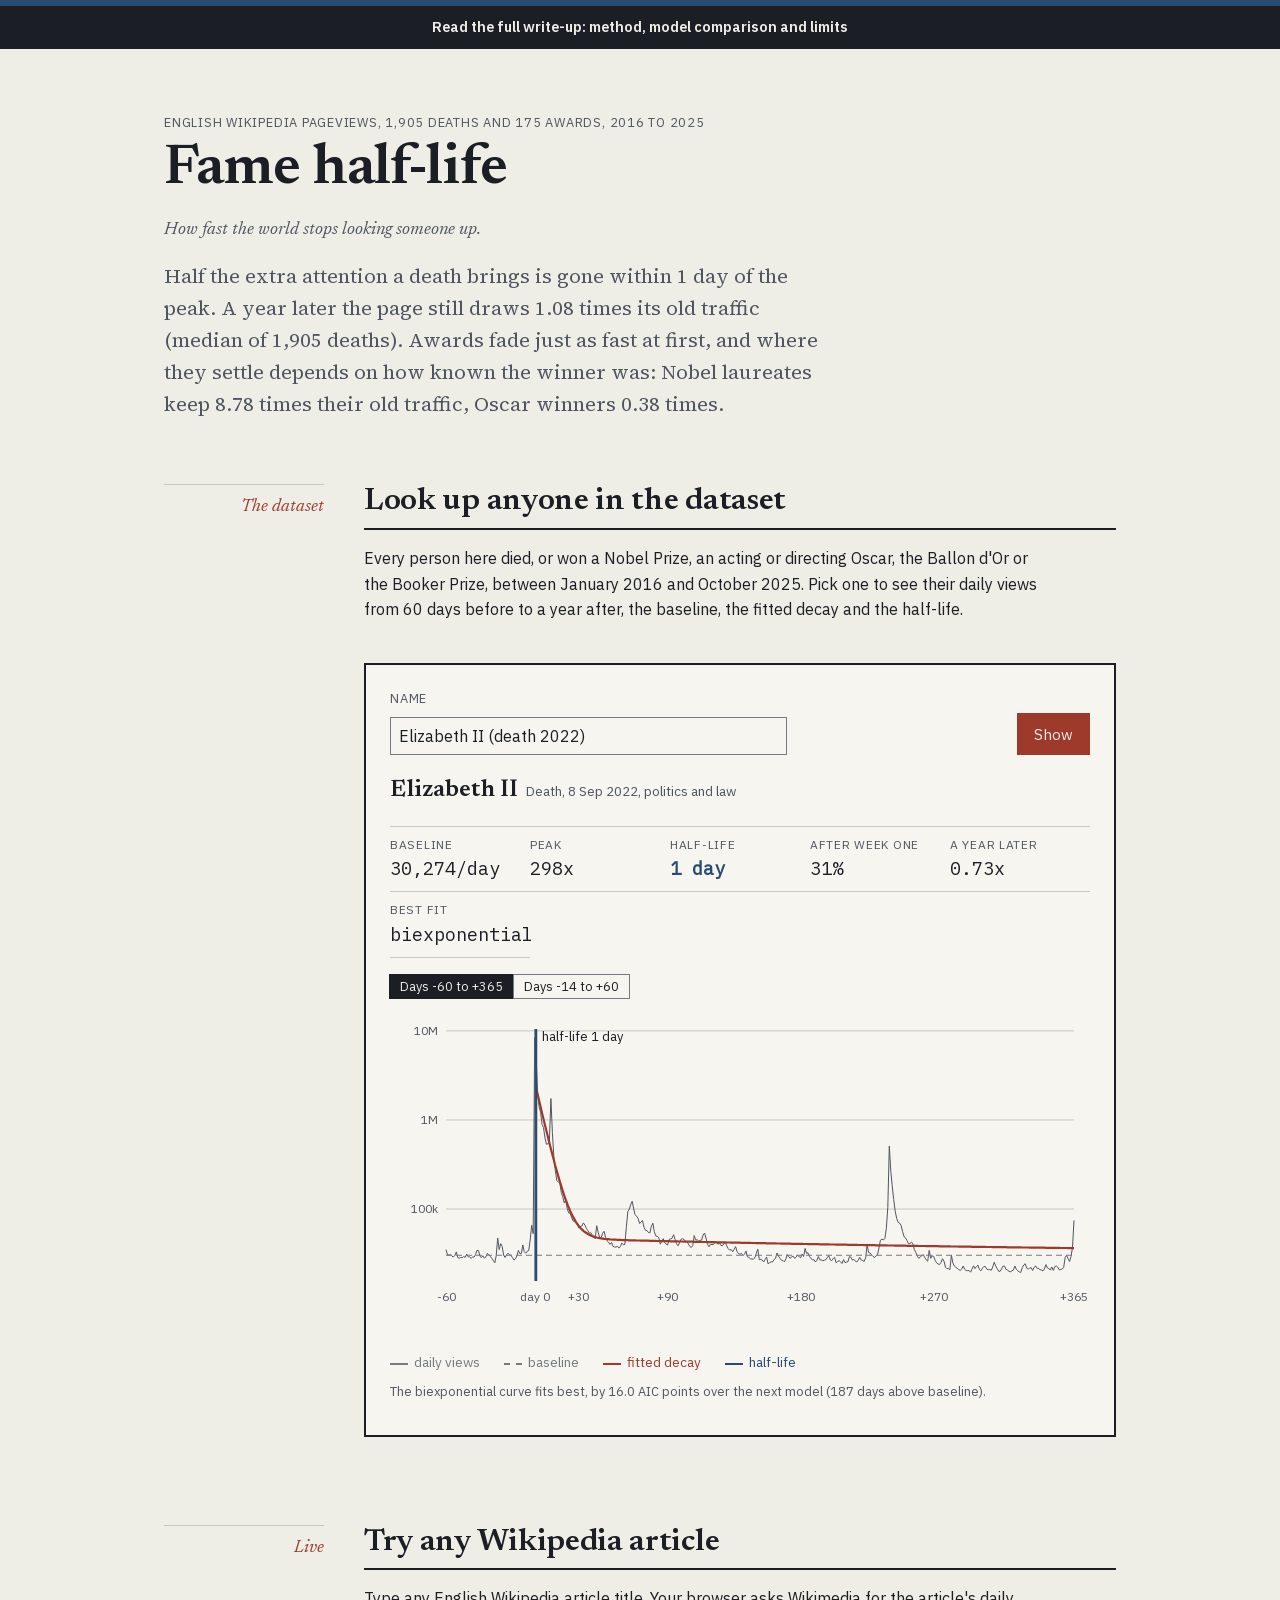
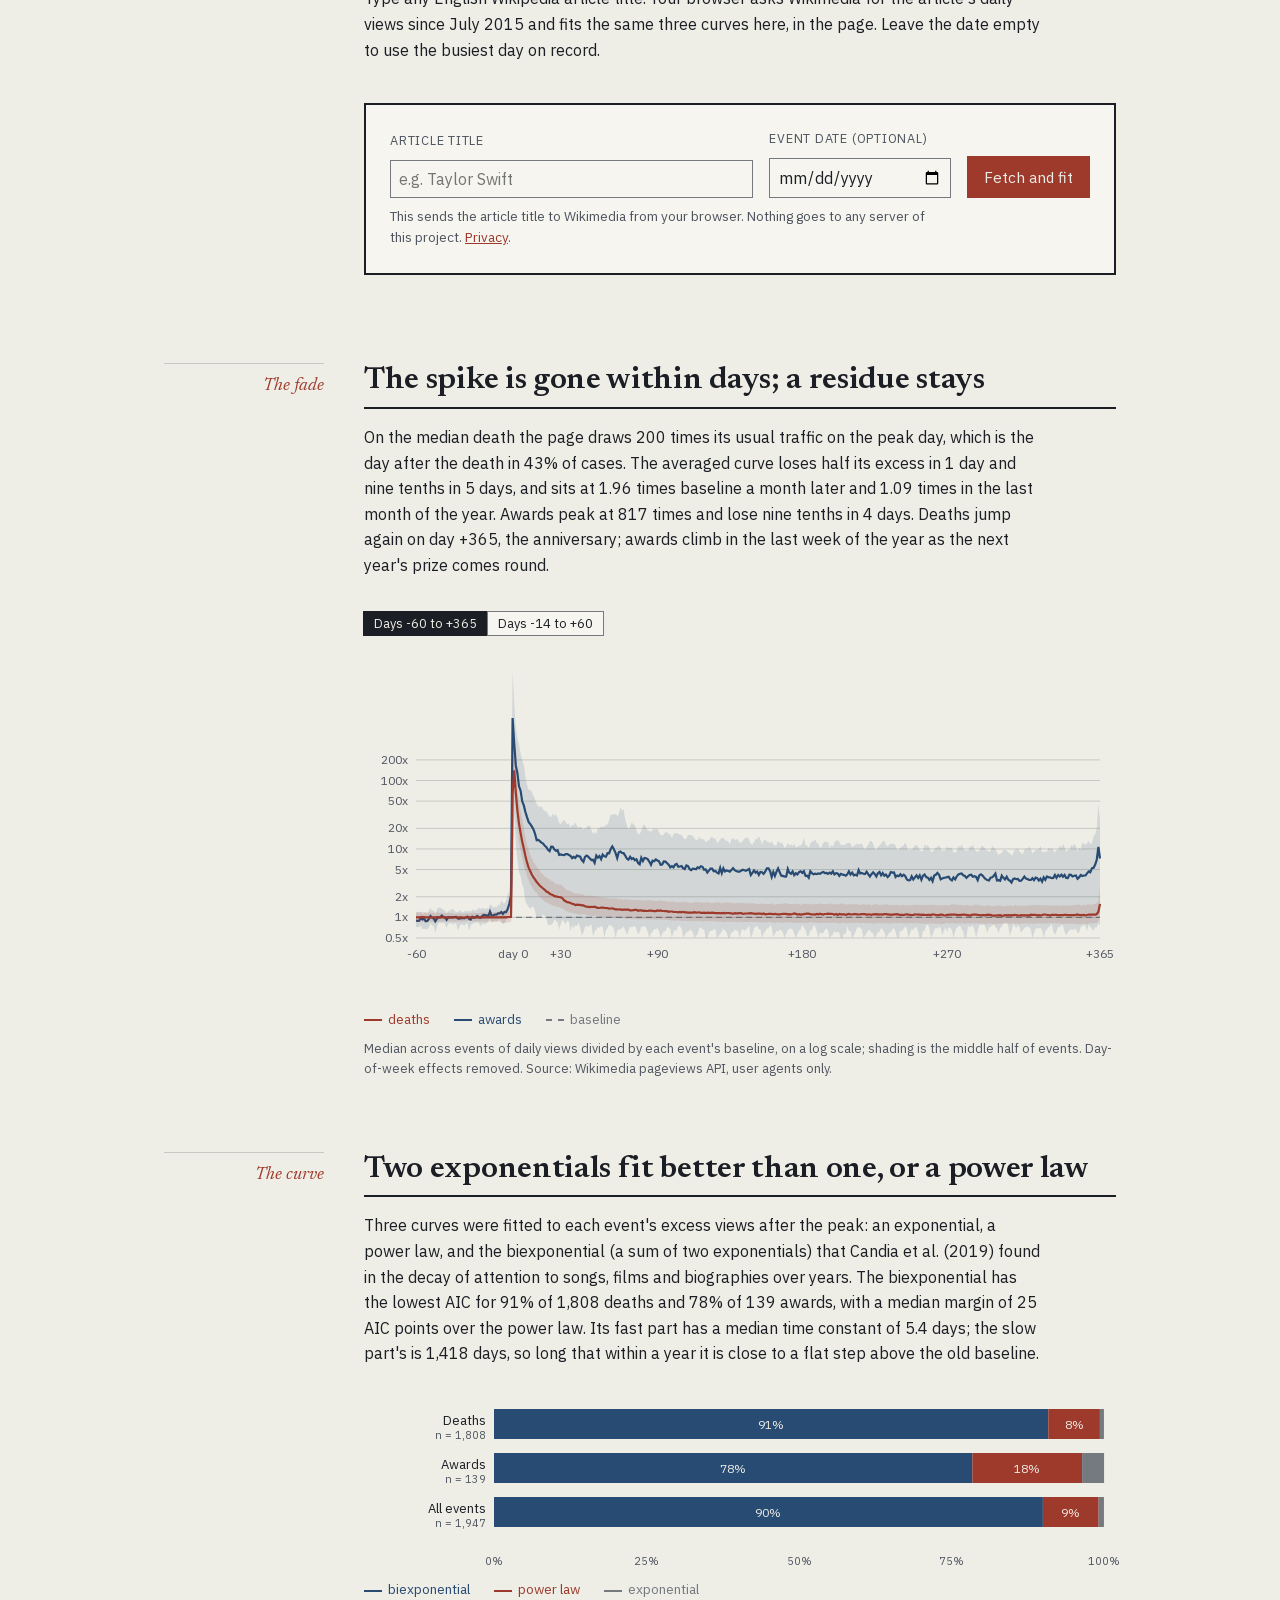
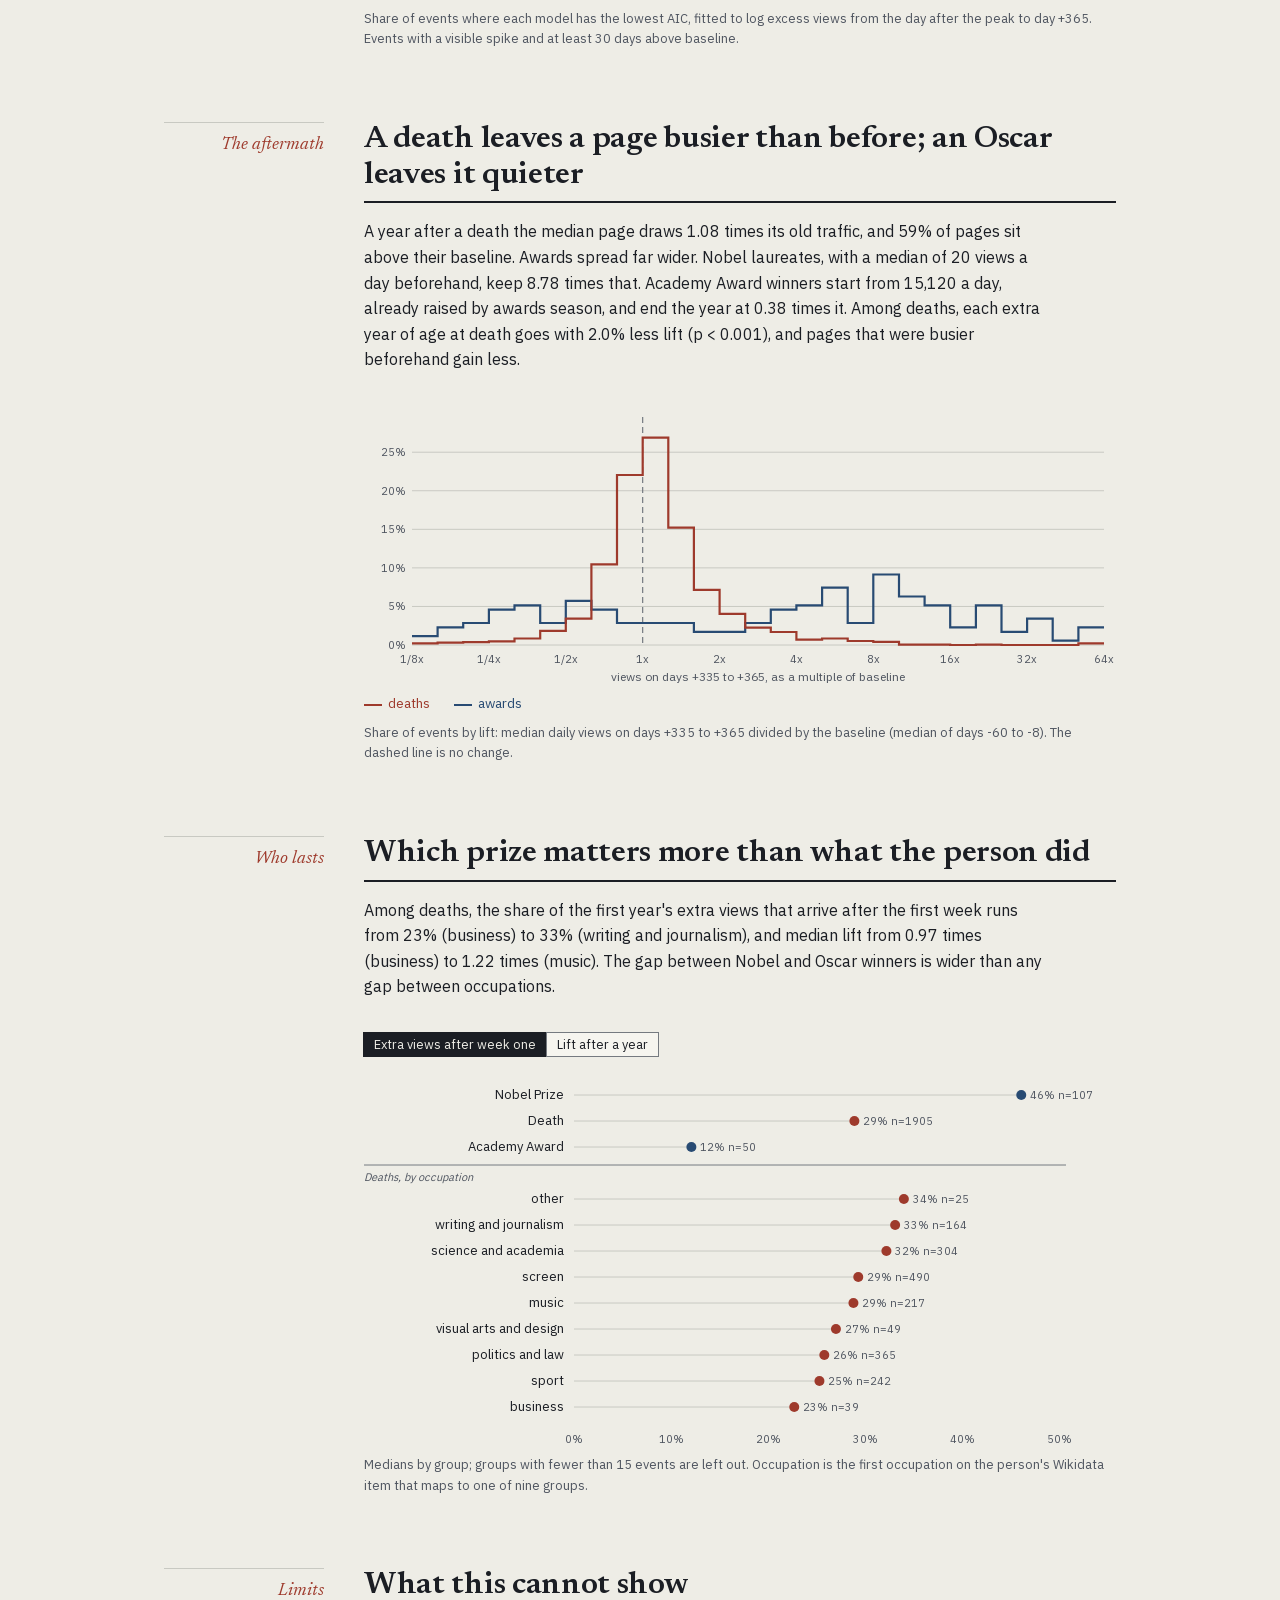
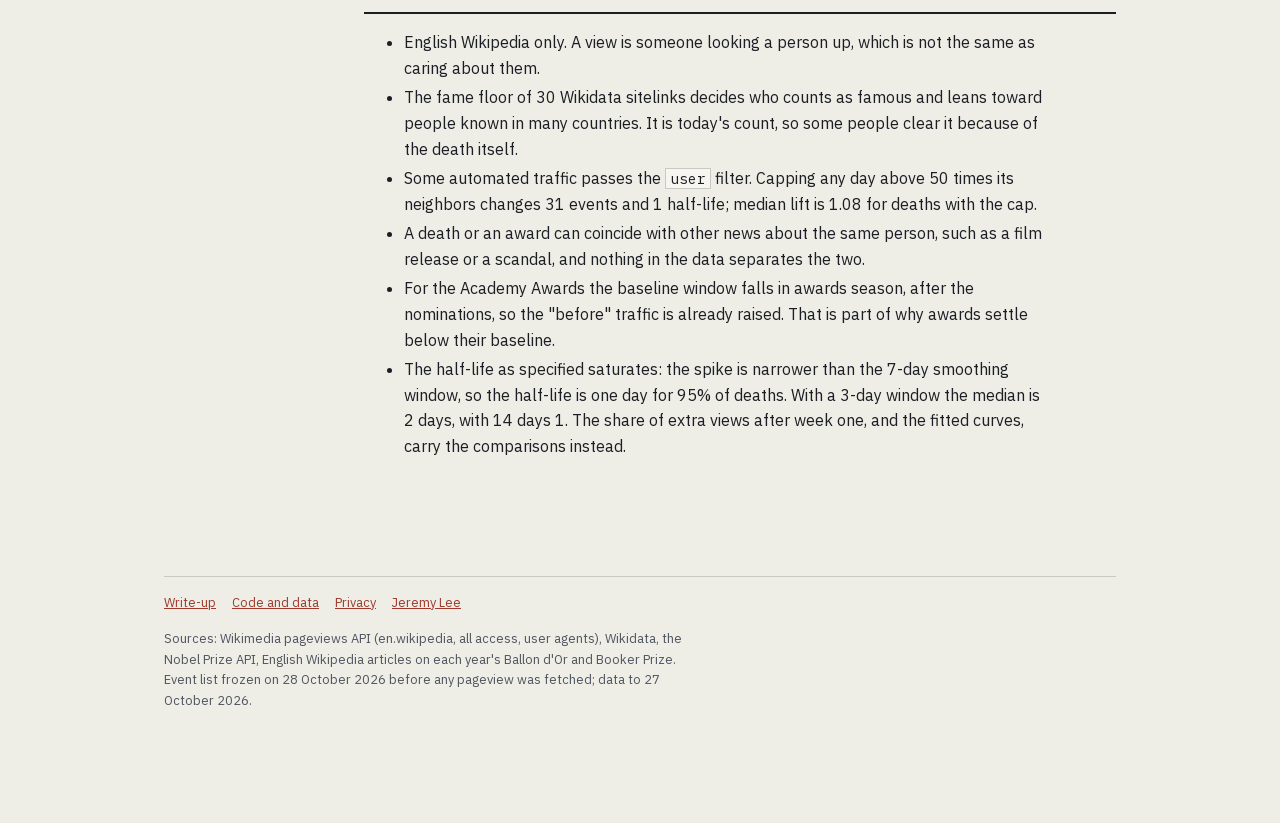
==== index.html @ 9d8edc69 "Add pageview data, results, figures and the published pages 2,080 events analyzed (1,905 deaths, 175" ====
<!doctype html>
<html lang="en">
<head>
<meta charset="utf-8">
<meta name="viewport" content="width=device-width, initial-scale=1">
<title>Fame Half-Life: how fast the world stops looking someone up</title>
<meta name="description" content="Daily English Wikipedia pageviews around 1,905 deaths and 175 major awards, 2016 to 2025. Half the extra attention is gone within 1 day after the peak; a year on, a page draws a median 1.08 times its old traffic after a death and 4.16 times after an award.">
<meta name="theme-color" content="#EEEDE6">
<meta property="og:title" content="Fame Half-Life">
<meta property="og:description" content="How fast attention fades after a death or a major award, measured in daily Wikipedia pageviews, with a live lookup for any article.">
<meta property="og:type" content="website">
<meta property="og:url" content="https://lyhjeremy.github.io/fame-half-life/">
<link rel="stylesheet" href="ledger.css">
<link rel="stylesheet" href="language.css">
<link rel="stylesheet" href="assets/charts.css">
<link rel="stylesheet" href="assets/site.css">
</head>
<body>
<a class="skip-link" href="#main">Skip to content</a>
<a class="bar-link" href="overview/">Read the full write-up: method, model comparison and limits</a>
<main id="main" class="wrap wrap-wide">

<header>
  <p class="meta">English Wikipedia pageviews, 1,905 deaths and 175 awards, 2016 to 2025</p>
  <h1>Fame half-life</h1>
  <p class="gloss">How fast the world stops looking someone up.</p>
  <p class="lede">Half the extra attention a death brings is gone within 1 day of the peak. A year later the page still draws 1.08 times its old traffic (median of 1,905 deaths). Awards fade just as fast at first, and where they settle depends on how known the winner was: Nobel laureates keep 8.78 times their old traffic, Oscar winners 0.38 times.</p>
</header>

<section class="sec" aria-labelledby="s-look">
  <p class="label">The dataset</p>
  <h2 id="s-look">Look up anyone in the dataset</h2>
  <p>Every person here died, or won a Nobel Prize, an acting or directing Oscar, the Ballon d'Or or the Booker Prize, between January 2016 and October 2025. Pick one to see their daily views from 60 days before to a year after, the baseline, the fitted decay and the half-life.</p>
  <div class="panel">
    <div class="row">
      <div class="field">
        <label for="ds-q">Name</label>
        <input id="ds-q" list="ds-list" autocomplete="off" spellcheck="false" data-start="Elizabeth II" placeholder="Start typing a name">
        <datalist id="ds-list"></datalist>
      </div>
      <div></div>
      <button class="btn btn-primary" id="ds-go" type="button">Show</button>
    </div>
    <div class="err hidden" id="ds-err" role="alert"></div>
    <div data-loading class="skeleton sk-chart" aria-hidden="true"></div>
    <div class="hidden" id="ds-sk" aria-hidden="true"><div class="skeleton sk-line skeleton--w40"></div><div class="skeleton sk-stats"></div><div class="skeleton sk-chart"></div></div>
    <div class="hidden" id="ds-out" aria-live="polite">
      <p class="who" id="ds-who"></p>
      <div class="stats" id="ds-stats"></div>
      <div class="chart-head"><div class="seg" role="group" aria-label="Range" id="ds-range"></div></div>
      <figure class="chart">
        <svg id="ds-svg" viewBox="0 0 900 300" role="img" aria-labelledby="ds-svg-t" tabindex="0"><title id="ds-svg-t">Daily views for the selected person, log scale, with baseline, fitted decay and half-life. Use the left and right arrow keys to move the readout.</title></svg>
        <div class="readout" id="ds-read" aria-live="polite"></div>
        <p class="legend"><span class="l-gray">daily views</span><span class="l-gray l-dash">baseline</span><span class="l-red">fitted decay</span><span class="l-blue">half-life</span></p>
        <figcaption id="ds-note"></figcaption>
      </figure>
    </div>
  </div>
</section>

<section class="sec" aria-labelledby="s-live">
  <p class="label">Live</p>
  <h2 id="s-live">Try any Wikipedia article</h2>
  <p>Type any English Wikipedia article title. Your browser asks Wikimedia for the article's daily views since July 2015 and fits the same three curves here, in the page. Leave the date empty to use the busiest day on record.</p>
  <form class="panel" id="lv-form" novalidate>
    <div class="row">
      <div class="field">
        <label for="lv-title">Article title</label>
        <input id="lv-title" autocomplete="off" spellcheck="false" placeholder="e.g. Taylor Swift" required>
      </div>
      <div class="field">
        <label for="lv-date">Event date (optional)</label>
        <input id="lv-date" type="date" min="2015-08-30">
      </div>
      <button class="btn btn-primary" id="lv-go" type="submit">Fetch and fit</button>
    </div>
    <p class="hint">This sends the article title to Wikimedia from your browser. Nothing goes to any server of this project. <a href="privacy/">Privacy</a>.</p>
    <div class="err hidden" id="lv-err" role="alert"></div>
    <div class="hidden" id="lv-sk" aria-hidden="true"><div class="skeleton sk-line skeleton--w40"></div><div class="skeleton sk-stats"></div><div class="skeleton sk-chart"></div></div>
    <div class="hidden" id="lv-out" aria-live="polite">
      <p class="who" id="lv-who"></p>
      <div class="stats" id="lv-stats"></div>
      <div class="chart-head"><div class="seg" role="group" aria-label="Range" id="lv-range"></div></div>
      <figure class="chart">
        <svg id="lv-svg" viewBox="0 0 900 300" role="img" aria-labelledby="lv-svg-t" tabindex="0"><title id="lv-svg-t">Daily views for the article you looked up, log scale, with baseline, fitted decay and half-life.</title></svg>
        <div class="readout" id="lv-read" aria-live="polite"></div>
        <p class="legend"><span class="l-gray">daily views</span><span class="l-gray l-dash">baseline</span><span class="l-red">fitted decay</span><span class="l-blue">half-life</span></p>
        <figcaption id="lv-note"></figcaption>
      </figure>
    </div>
  </form>
</section>

<section class="sec" aria-labelledby="s-fade">
  <p class="label">The fade</p>
  <h2 id="s-fade">The spike is gone within days; a residue stays</h2>
  <p>On the median death the page draws 200 times its usual traffic on the peak day, which is the day after the death in 43% of cases. The averaged curve loses half its excess in 1 day and nine tenths in 5 days, and sits at 1.96 times baseline a month later and 1.09 times in the last month of the year. Awards peak at 817 times and lose nine tenths in 4 days. Deaths jump again on day +365, the anniversary; awards climb in the last week of the year as the next year's prize comes round.</p>
  <div class="chart-head"><div class="seg" role="group" aria-label="Range" id="avg-range"></div></div>
  <figure class="chart">
    <div data-loading class="skeleton sk-chart" aria-hidden="true"></div>
    <svg id="avg" viewBox="0 0 900 320" role="img" aria-labelledby="avg-t" tabindex="0"><title id="avg-t">Median views relative to baseline for deaths and awards, days -60 to +365. Deaths peak at 140 times baseline and settle near 1.09; awards peak at 817 times and settle near 4.16.</title></svg>
    <div class="readout" id="avg-read" aria-live="polite"></div>
    <p class="legend"><span class="l-red">deaths</span><span class="l-blue">awards</span><span class="l-gray l-dash">baseline</span></p>
    <figcaption>Median across events of daily views divided by each event's baseline, on a log scale; shading is the middle half of events. Day-of-week effects removed. Source: Wikimedia pageviews API, user agents only.</figcaption>
  </figure>
</section>

<section class="sec" aria-labelledby="s-curve">
  <p class="label">The curve</p>
  <h2 id="s-curve">Two exponentials fit better than one, or a power law</h2>
  <p>Three curves were fitted to each event's excess views after the peak: an exponential, a power law, and the biexponential (a sum of two exponentials) that Candia et al. (2019) found in the decay of attention to songs, films and biographies over years. The biexponential has the lowest AIC for 91% of 1,808 deaths and 78% of 139 awards, with a median margin of 25 AIC points over the power law. Its fast part has a median time constant of 5.4 days; the slow part's is 1,418 days, so long that within a year it is close to a flat step above the old baseline.</p>
  <figure class="chart">
    <div data-loading class="skeleton sk-stats" aria-hidden="true"></div>
    <svg id="wins" viewBox="0 0 900 180" role="img" aria-labelledby="wins-t"><title id="wins-t">The biexponential wins 90% of 1,947 events, the power law 9% and the exponential 1%.</title></svg>
    <p class="legend"><span class="l-blue">biexponential</span><span class="l-red">power law</span><span class="l-gray">exponential</span></p>
    <figcaption>Share of events where each model has the lowest AIC, fitted to log excess views from the day after the peak to day +365. Events with a visible spike and at least 30 days above baseline.</figcaption>
  </figure>
</section>

<section class="sec" aria-labelledby="s-settle">
  <p class="label">The aftermath</p>
  <h2 id="s-settle">A death leaves a page busier than before; an Oscar leaves it quieter</h2>
  <p>A year after a death the median page draws 1.08 times its old traffic, and 59% of pages sit above their baseline. Awards spread far wider. Nobel laureates, with a median of 20 views a day beforehand, keep 8.78 times that. Academy Award winners start from 15,120 a day, already raised by awards season, and end the year at 0.38 times it. Among deaths, each extra year of age at death goes with 2.0% less lift (p < 0.001), and pages that were busier beforehand gain less.</p>
  <figure class="chart">
    <div data-loading class="skeleton sk-chart" aria-hidden="true"></div>
    <svg id="lift" viewBox="0 0 900 280" role="img" aria-labelledby="lift-t"><title id="lift-t">Distribution of lift. Deaths cluster near one, median 1.08; awards spread from well below one to far above, median 4.16.</title></svg>
    <p class="legend"><span class="l-red">deaths</span><span class="l-blue">awards</span></p>
    <figcaption>Share of events by lift: median daily views on days +335 to +365 divided by the baseline (median of days -60 to -8). The dashed line is no change.</figcaption>
  </figure>
</section>

<section class="sec" aria-labelledby="s-who">
  <p class="label">Who lasts</p>
  <h2 id="s-who">Which prize matters more than what the person did</h2>
  <p>Among deaths, the share of the first year's extra views that arrive after the first week runs from 23% (business) to 33% (writing and journalism), and median lift from 0.97 times (business) to 1.22 times (music). The gap between Nobel and Oscar winners is wider than any gap between occupations.</p>
  <div class="chart-head"><div class="seg" role="group" aria-label="Measure" id="groups-metric" data-start="late"></div></div>
  <figure class="chart">
    <div data-loading class="skeleton sk-chart" aria-hidden="true"></div>
    <svg id="groups" viewBox="0 0 900 420" role="img" aria-labelledby="groups-t"><title id="groups-t">Median share of the first year's extra views that came after the first week, and median lift, by event type and, for deaths, by occupation.</title></svg>
    <figcaption>Medians by group; groups with fewer than 15 events are left out. Occupation is the first occupation on the person's Wikidata item that maps to one of nine groups.</figcaption>
  </figure>
</section>

<section class="sec" aria-labelledby="s-limits">
  <p class="label">Limits</p>
  <h2 id="s-limits">What this cannot show</h2>
  <ul>
    <li>English Wikipedia only. A view is someone looking a person up, which is not the same as caring about them.</li>
    <li>The fame floor of 30 Wikidata sitelinks decides who counts as famous and leans toward people known in many countries. It is today's count, so some people clear it because of the death itself.</li>
    <li>Some automated traffic passes the <code>user</code> filter. Capping any day above 50 times its neighbors changes 31 events and 1 half-life; median lift is 1.08 for deaths with the cap.</li>
    <li>A death or an award can coincide with other news about the same person, such as a film release or a scandal, and nothing in the data separates the two.</li>
    <li>For the Academy Awards the baseline window falls in awards season, after the nominations, so the "before" traffic is already raised. That is part of why awards settle below their baseline.</li>
    <li>The half-life as specified saturates: the spike is narrower than the 7-day smoothing window, so the half-life is one day for 95% of deaths. With a 3-day window the median is 2 days, with 14 days 1. The share of extra views after week one, and the fitted curves, carry the comparisons instead.</li>
  </ul>
</section>

<footer class="site-footer">
  <p><a href="overview/">Write-up</a><a href="https://github.com/lyhjeremy/fame-half-life">Code and data</a><a href="privacy/">Privacy</a><a href="https://lyhjeremy.com">Jeremy Lee</a></p>
  <p>Sources: Wikimedia pageviews API (en.wikipedia, all access, user agents), Wikidata, the Nobel Prize API, English Wikipedia articles on each year's Ballon d'Or and Booker Prize. Event list frozen on 28 October 2026 before any pageview was fetched; data to 27 October 2026.</p>
</footer>
</main>
<noscript><p class="wrap small">The charts and lookups on this page need JavaScript. The findings, with static figures, are in the <a href="overview/">write-up</a>.</p></noscript>
<script src="assets/fit.js"></script>
<script src="assets/fame.js"></script>
</body>
</html>
---- ledger.css ----
/* Ledger house style. Single source of truth.
   Spec: DESIGN_STANDARDS.md. Do not edit a deployed copy; edit here and redeploy.
   Self-hosted fonts, no third-party requests. */

@font-face{font-family:"Source Serif 4";src:url("fonts/SourceSerif4-400.woff2")format("woff2");
  font-weight:400;font-style:normal;font-display:swap}
@font-face{font-family:"Source Serif 4";src:url("fonts/SourceSerif4-600.woff2")format("woff2");
  font-weight:600;font-style:normal;font-display:swap}
@font-face{font-family:"IBM Plex Sans";src:url("fonts/IBMPlexSans-400.woff2")format("woff2");
  font-weight:400;font-style:normal;font-display:swap}
@font-face{font-family:"IBM Plex Sans";src:url("fonts/IBMPlexSans-600.woff2")format("woff2");
  font-weight:600;font-style:normal;font-display:swap}
@font-face{font-family:"IBM Plex Mono";src:url("fonts/IBMPlexMono-400.woff2")format("woff2");
  font-weight:400;font-style:normal;font-display:swap}

:root{
  --paper:#EDEDE7; --panel:#F5F5F0; --ink:#1C1E1B; --ink-2:#52564E;
  --rule:#C6C7BF; --edge:#767A70; --signal:#8C3A1E; --signal-2:#2C5852;
  --font-head:"Source Serif 4","Iowan Old Style","Palatino Linotype",Palatino,serif;
  --font-body:"IBM Plex Sans","Helvetica Neue",Helvetica,Arial,sans-serif;
  --font-mono:"IBM Plex Mono","SF Mono",Menlo,Consolas,monospace;
  --s1:8px; --s2:16px; --s3:24px; --s4:40px; --s5:64px; --s6:96px;
  --measure:68ch;
}
@media (prefers-color-scheme:dark){:root:not([data-theme="light"]){
  --paper:#191B18; --panel:#212420; --ink:#E6E6DE; --ink-2:#A2A69B;
  --rule:#3B3F38; --edge:#6A6F66; --signal:#D8825C; --signal-2:#74AFA5;}}
:root[data-theme="dark"]{
  --paper:#191B18; --panel:#212420; --ink:#E6E6DE; --ink-2:#A2A69B;
  --rule:#3B3F38; --edge:#6A6F66; --signal:#D8825C; --signal-2:#74AFA5;}

*,*::before,*::after{box-sizing:border-box;border-radius:0}
html{-webkit-text-size-adjust:100%}
body{margin:0;background:var(--paper);color:var(--ink);
  font-family:var(--font-body);font-size:16px;line-height:1.6;
  -webkit-font-smoothing:antialiased;text-rendering:optimizeLegibility}

.wrap{max-width:var(--measure);margin:0 auto;padding:var(--s5) var(--s3) var(--s6)}
.wrap-wide{max-width:96ch}

h1,h2,h3,h4{font-family:var(--font-head);font-weight:600;line-height:1.15;margin:0 0 var(--s2)}
h1{font-size:3.05rem;letter-spacing:-.01em}
h2{font-size:1.95rem;margin-top:var(--s5);padding-bottom:var(--s1);border-bottom:2px solid var(--ink)}
h3{font-size:1.56rem;margin-top:var(--s4)}
h4{font-size:1.25rem;margin-top:var(--s3)}
p,ul,ol{margin:0 0 var(--s2);max-width:var(--measure)}
li{margin-bottom:calc(var(--s1)/2)}
.lede{font-family:var(--font-head);font-size:1.25rem;color:var(--ink-2)}
.meta{font-family:var(--font-body);font-size:.8rem;text-transform:uppercase;
  letter-spacing:.06em;color:var(--ink-2);margin-bottom:var(--s1)}
small,.small{font-size:.8rem;color:var(--ink-2)}
.prose-serif{font-family:var(--font-head);font-size:1.05rem}

a{color:var(--signal);text-underline-offset:1px}
a:hover{color:var(--ink)}
a:focus-visible,button:focus-visible,input:focus-visible,select:focus-visible,
textarea:focus-visible,[tabindex]:focus-visible{outline:2px solid var(--signal);outline-offset:2px}

.btn{font-family:var(--font-body);font-size:.95rem;line-height:1.2;padding:var(--s1) var(--s2);
  background:var(--panel);color:var(--ink);border:1px solid var(--edge);cursor:pointer}
.btn:hover{background:var(--paper);border-color:var(--ink)}
.btn:disabled{color:var(--ink-2);border-color:var(--rule);cursor:not-allowed}
.btn-primary{background:var(--signal);color:var(--paper);border-color:var(--signal)}
.btn-primary:hover{background:var(--ink);border-color:var(--ink);color:var(--paper)}

label{display:block;font-family:var(--font-body);font-size:.8rem;text-transform:uppercase;
  letter-spacing:.06em;color:var(--ink-2);margin-bottom:var(--s1)}
input,select,textarea{font-family:var(--font-body);font-size:1rem;padding:var(--s1);width:100%;
  background:var(--panel);color:var(--ink);border:1px solid var(--edge)}
.field{margin-bottom:var(--s3)}
.field-error input{border:2px solid var(--signal)}
.field-error .msg{font-size:.8rem;color:var(--signal);margin-top:var(--s1)}

.table-scroll{overflow-x:auto;margin:var(--s3) 0}
table{width:100%;border-collapse:collapse;font-size:.95rem}
th{font-family:var(--font-body);font-size:.8rem;text-transform:uppercase;letter-spacing:.06em;
  text-align:left;padding:var(--s1) var(--s1) var(--s1) 0;
  border-bottom:2px solid var(--ink);color:var(--ink-2);font-weight:600}
td{padding:var(--s1) var(--s1) var(--s1) 0;border-bottom:1px solid var(--rule);vertical-align:top}
/* IBM Plex has no tnum in the Google build, so numeric columns must use mono, which is
   inherently tabular. Do not swap this for font-variant-numeric on the sans. */
td.num,th.num{font-family:var(--font-mono);text-align:right;font-variant-numeric:tabular-nums}

.callout{border:1px solid var(--edge);padding:var(--s2);margin:var(--s3) 0}
.callout b{font-family:var(--font-body)}

pre{background:var(--panel);border:1px solid var(--rule);padding:var(--s2);overflow-x:auto;
  font-family:var(--font-mono);font-size:.85rem;line-height:1.5;margin:0}
code{font-family:var(--font-mono);font-size:.9em}
p code,li code,td code{background:var(--panel);border:1px solid var(--rule);padding:0 4px}

figure{margin:var(--s3) 0}
figure img{max-width:100%;height:auto;display:block;border:1px solid var(--rule)}
figcaption{font-family:var(--font-body);font-size:.8rem;color:var(--ink-2);margin-top:var(--s1)}

hr{border:0;border-top:1px solid var(--rule);margin:var(--s4) 0}
blockquote{margin:var(--s3) 0;padding:var(--s2);border:1px solid var(--rule);
  font-family:var(--font-head)}

/* Skeleton: flat fill plus opacity pulse. Never a gradient sweep. */
.skeleton{background:var(--rule);height:14px;margin-bottom:var(--s1)}
.skeleton--title{height:28px;width:60%}
.skeleton--w70{width:70%} .skeleton--w40{width:40%}
@media (prefers-reduced-motion:no-preference){
  .skeleton{animation:ledger-sk 1.6s ease-in-out infinite}
  @keyframes ledger-sk{0%,100%{opacity:1}50%{opacity:.55}}}

.two-col{display:grid;grid-template-columns:2fr 1fr;gap:var(--s4)}
@media (max-width:720px){.two-col{grid-template-columns:1fr}}

.site-footer{margin-top:var(--s6);padding-top:var(--s2);border-top:1px solid var(--rule);
  font-size:.8rem;color:var(--ink-2)}
.site-footer a{margin-right:var(--s2)}

.skip-link{position:absolute;left:-9999px}
.skip-link:focus{left:var(--s2);top:var(--s2);background:var(--panel);
  border:1px solid var(--edge);padding:var(--s1);z-index:10}
---- language.css ----
/* Ledger family: language. Generated by make_tokens.py; edit palettes.py, not this. */
  @font-face{font-family:"Newsreader";src:url("fonts/Newsreader-600.woff2")format("woff2");font-weight:600;font-style:normal;font-display:swap}
  @font-face{font-family:"Newsreader";src:url("fonts/Newsreader-400i.woff2")format("woff2");font-weight:400;font-style:italic;font-display:swap}
  @font-face{font-family:"Source Serif 4";src:url("fonts/SourceSerif4-400.woff2")format("woff2");font-weight:400;font-display:swap}
  @font-face{font-family:"Source Serif 4";src:url("fonts/SourceSerif4-600.woff2")format("woff2");font-weight:600;font-display:swap}
  @font-face{font-family:"IBM Plex Sans";src:url("fonts/IBMPlexSans-400.woff2")format("woff2");font-weight:400;font-display:swap}
  @font-face{font-family:"IBM Plex Sans";src:url("fonts/IBMPlexSans-600.woff2")format("woff2");font-weight:600;font-display:swap}
  @font-face{font-family:"IBM Plex Mono";src:url("fonts/IBMPlexMono-400.woff2")format("woff2");font-weight:400;font-display:swap}
:root {
  --paper: #EEEDE6;
  --panel: #F6F5EF;
  --ink: #1B1E24;
  --ink-2: #4F5560;
  --rule: #C8C9C2;
  --edge: #757A80;
  --signal: #9E3A2C;
  --signal-2: #284B73;
  --font-display: "Newsreader", "Iowan Old Style", Georgia, serif;
  --font-head: "Source Serif 4", "Iowan Old Style", "Palatino Linotype", Palatino, serif;
  --font-body: "IBM Plex Sans", "Helvetica Neue", Helvetica, Arial, sans-serif;
  --font-mono: "IBM Plex Mono", "SF Mono", Menlo, Consolas, monospace;
}
@media (prefers-color-scheme: dark) {
  :root:not([data-theme="light"]) {
    --paper: #181A1F;
    --panel: #21242A;
    --ink: #E5E6E2;
    --ink-2: #A5AAB3;
    --rule: #3A3E45;
    --edge: #6B7079;
    --signal: #D88E80;
    --signal-2: #86A9D6;
  }
}
---- assets/charts.css ----
/* Chart styles shared by the landing page and the write-up (overview/).
   Each page maps these tokens to its own palette: --signal, --signal-2, --edge, --panel,
   --rule, --ink, --ink-2, --paper, --font-body, --font-mono. */
.skeleton{background:var(--rule)}
@media (prefers-reduced-motion:no-preference){
  .skeleton{animation:fhl-sk 1.6s ease-in-out infinite}
  @keyframes fhl-sk{0%,100%{opacity:1}50%{opacity:.55}}}
.sk-chart{height:260px;margin-top:16px}
.sk-stats{height:56px;margin-top:16px}
.hidden{display:none}
.chart-head{display:flex;flex-wrap:wrap;justify-content:space-between;align-items:flex-end;gap:8px 16px;margin-top:16px}
.chart{margin:var(--s2) 0 var(--s1);position:relative}
.chart svg{width:100%;height:auto;display:block;overflow:visible}
.chart svg:focus-visible{outline:2px solid var(--signal);outline-offset:4px}
.readout{min-height:1.6em;font-family:var(--font-mono);font-size:.82rem;color:var(--ink);margin-top:var(--s1)}
.legend{display:flex;flex-wrap:wrap;gap:var(--s1) var(--s3);font-size:.85rem;color:var(--ink-2);margin:var(--s1) 0 0}
.legend span::before{content:"";display:inline-block;width:18px;height:0;border-top:2px solid currentColor;vertical-align:middle;margin-right:6px}
.legend .l-red{color:var(--signal)} .legend .l-blue{color:var(--signal-2)} .legend .l-gray{color:var(--edge)}
.legend .l-dash::before{border-top-style:dashed}
.legend span{color:var(--ink-2)}
.legend .l-red::before{border-color:var(--signal)} .legend .l-blue::before{border-color:var(--signal-2)}
.legend .l-gray::before{border-color:var(--edge)}
svg text{font-family:var(--font-body);fill:var(--ink-2)}
svg .lab{fill:var(--ink);font-size:13px}
svg .grid line{stroke:var(--rule);stroke-width:1}
svg .base{stroke:var(--edge);stroke-width:1}
svg .s-red{stroke:var(--signal);fill:none;stroke-width:2.2}
svg .s-blue{stroke:var(--signal-2);fill:none;stroke-width:2.2}
svg .s-raw{stroke:var(--ink-2);fill:none;stroke-width:1}
svg .s-gray{stroke:var(--edge);fill:none;stroke-width:1.2}
svg .s-dash{stroke-dasharray:6 4}
svg .f-red{fill:var(--signal)} svg .f-blue{fill:var(--signal-2)} svg .f-gray{fill:var(--edge)}
svg .band-red{fill:var(--signal);opacity:.14} svg .band-blue{fill:var(--signal-2);opacity:.14}
svg .cursor{stroke:var(--ink);stroke-width:1}
.seg{display:inline-flex;flex-wrap:wrap}
.seg .btn{font-size:.8rem;padding:4px 10px;margin-left:-1px}
.seg .btn[aria-pressed="true"]{background:var(--ink);color:var(--paper);border-color:var(--ink)}
---- assets/site.css ----
/* Fame Half-Life page styles. Tokens come from ledger.css, then language.css (the language family). */
body{border-top:6px solid var(--signal-2)}
h1,h2{font-family:var(--font-display)}
h1{font-weight:600;font-size:clamp(2.4rem,6vw,3.6rem);letter-spacing:-.015em;line-height:1.02;max-width:16ch}
h2{font-weight:600;letter-spacing:-.01em}
h3{font-family:var(--font-head);font-size:1.25rem}
.bar-link{display:block;background:var(--ink);color:var(--paper);text-align:center;padding:11px 18px;
  font:600 .9rem/1.45 var(--font-body);text-decoration:none}
.bar-link:hover{background:var(--signal);color:var(--paper)}
.wrap-wide{max-width:min(100%,1000px)}
.mono{font-family:var(--font-mono)}
.gloss{font-family:var(--font-display);font-style:italic;font-weight:400;color:var(--ink-2);font-size:1.1rem}
.lede{max-width:60ch}
.visually-hidden{position:absolute;width:1px;height:1px;overflow:hidden;clip:rect(0 0 0 0);white-space:nowrap}

/* Margin labels, the language family's layout move. */
.sec{margin-top:var(--s5)}
.sec>.label{font-family:var(--font-display);font-style:italic;font-size:1.1rem;color:var(--signal);margin:0 0 var(--s1)}
@media (min-width:980px){
  .sec{display:grid;grid-template-columns:10rem minmax(0,1fr);column-gap:40px}
  .sec>*{grid-column:2}
  .sec>.label{grid-column:1;grid-row:1 / span 2;text-align:right;padding-top:var(--s1);border-top:1px solid var(--rule)}
}
.sec h2{margin-top:0}

/* Lookup panels */
.panel{border:2px solid var(--ink);background:var(--panel);padding:var(--s3);margin:var(--s3) 0}
.panel h3{margin-top:0}
.row{display:grid;grid-template-columns:minmax(0,2fr) minmax(0,1fr) auto;gap:var(--s2);align-items:end}
.row .field{margin:0}
.row .btn{height:42px;white-space:nowrap}
.hint{font-size:.85rem;color:var(--ink-2);margin:var(--s1) 0 0}
.err{border:1px solid var(--edge);padding:var(--s1) var(--s2);margin:var(--s2) 0 0;font-size:.95rem}
.err b{color:var(--signal)}
.stats{display:grid;grid-template-columns:repeat(auto-fit,minmax(130px,1fr));gap:0;border-top:1px solid var(--rule);margin-top:var(--s2)}
.stat{padding:var(--s1) var(--s2) var(--s1) 0;border-bottom:1px solid var(--rule)}
.stat .k{font-size:.75rem;text-transform:uppercase;letter-spacing:.06em;color:var(--ink-2)}
.stat .v{font-family:var(--font-mono);font-size:1.15rem}
.stat .v.hl{color:var(--signal-2);font-weight:600}
.who{font-family:var(--font-display);font-weight:600;font-size:1.5rem;margin:var(--s2) 0 0}
.who small{font-family:var(--font-body);font-weight:400;font-size:.85rem;color:var(--ink-2);margin-left:var(--s1)}
.sk-chart{height:260px;margin-top:var(--s2)}
.sk-line{height:14px;margin-top:var(--s1)}
.sk-stats{height:56px;margin-top:var(--s2)}
.hidden{display:none}

.site-footer p a{margin-right:var(--s2)}

@media (max-width:720px){
  .panel{padding:var(--s2)}
  .row{grid-template-columns:1fr}
  .row .btn{width:100%}
  h1{font-size:2.3rem}
  h2{font-size:1.55rem}
  .wrap{padding-left:var(--s2);padding-right:var(--s2)}
}

/* Long API paths in prose wrap instead of widening the page. */
p code,li code{overflow-wrap:anywhere}
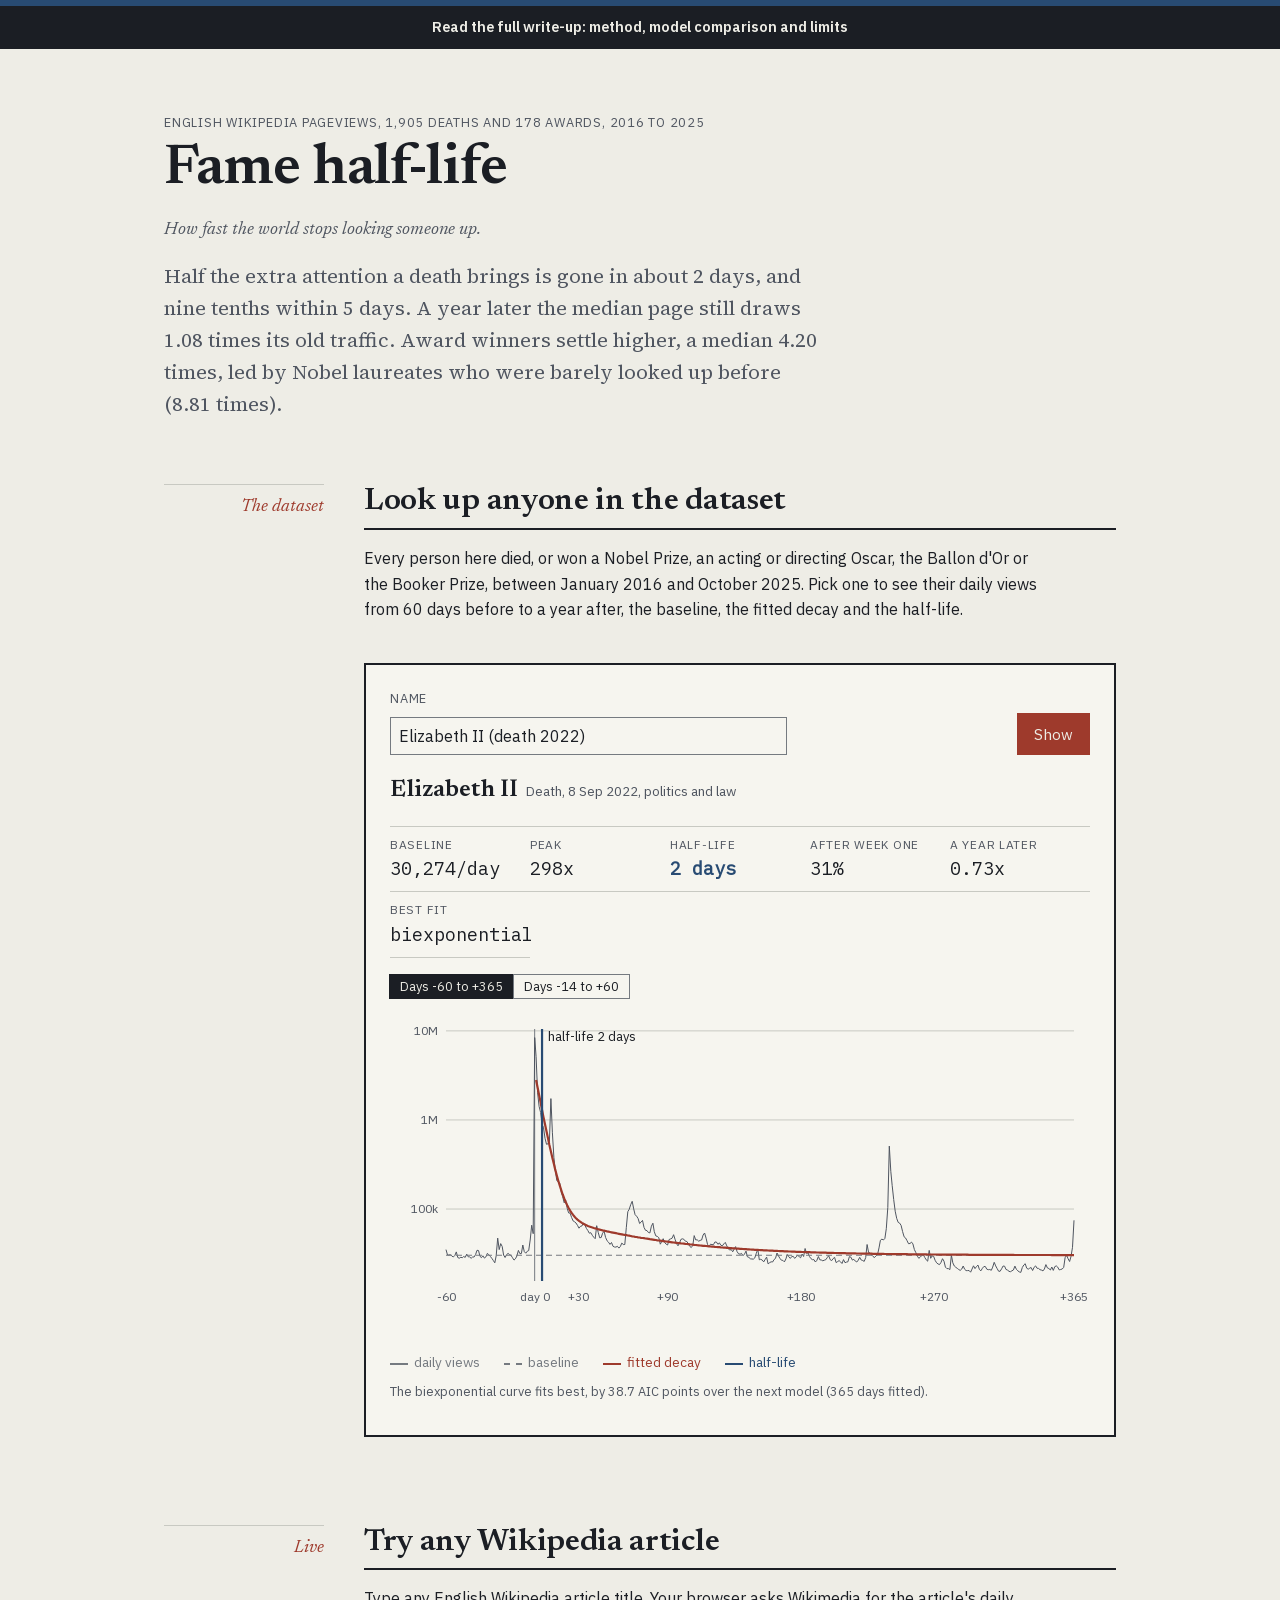
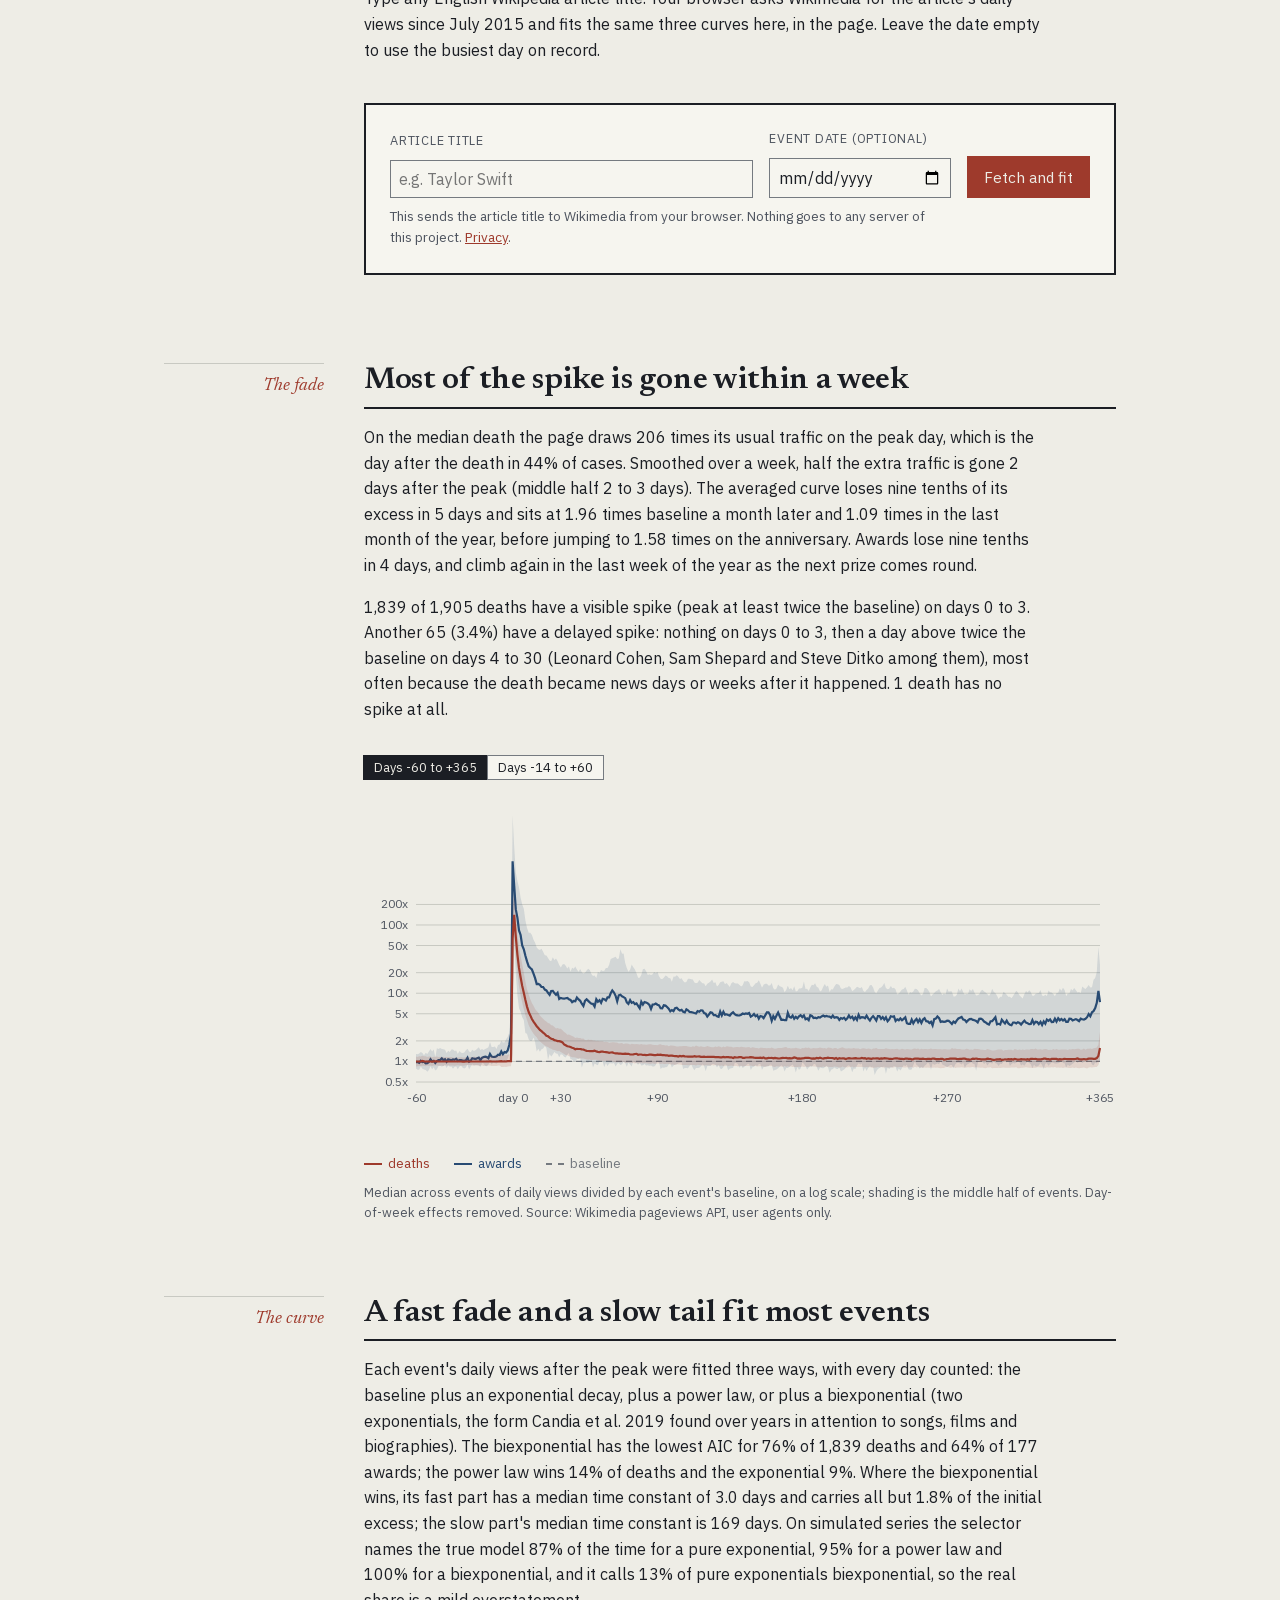
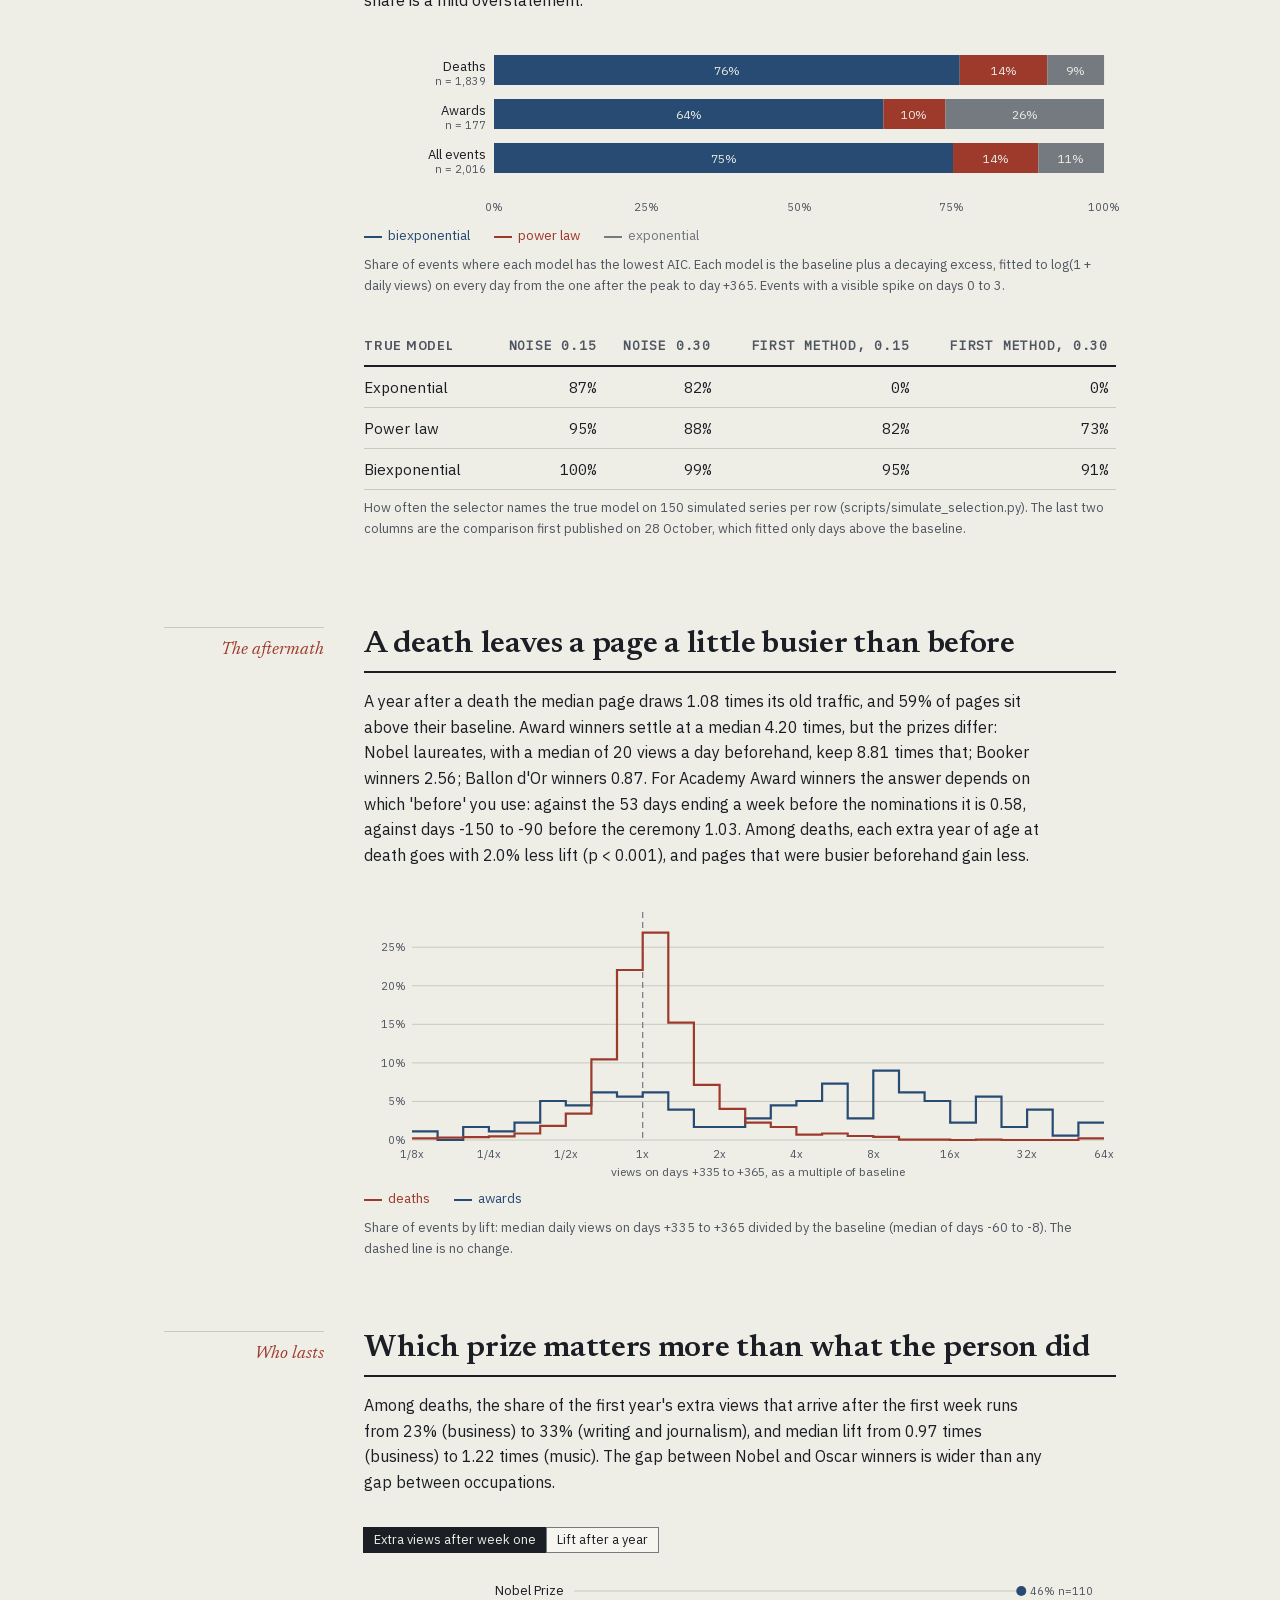
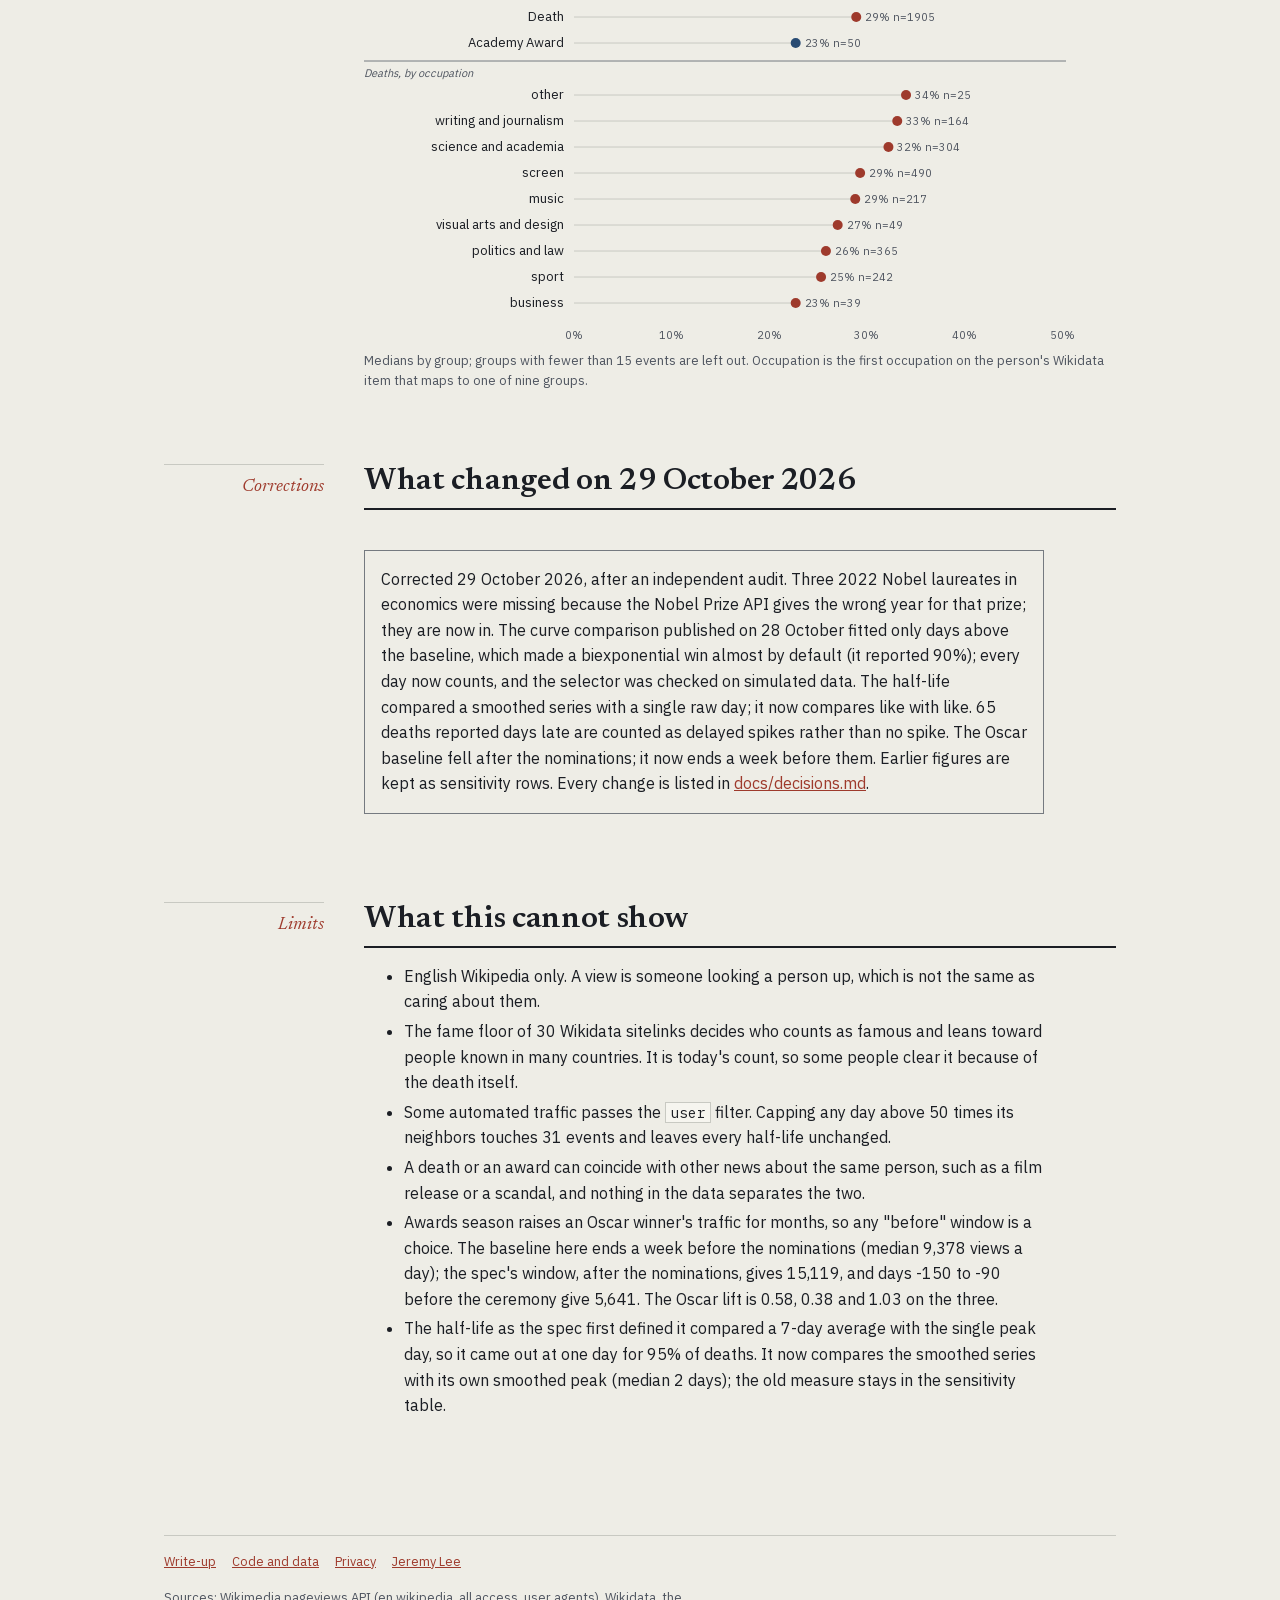
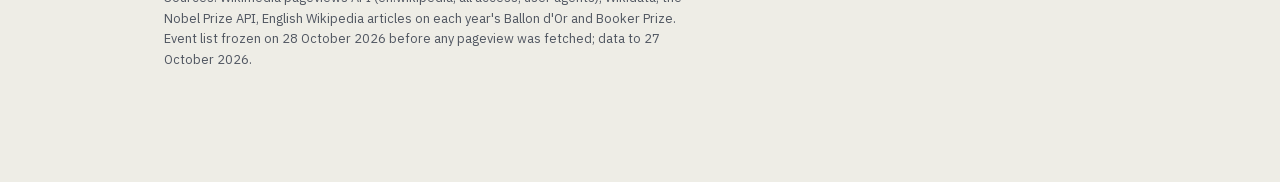
==== commit fc8845b9: "Correct the analysis after an independent audit Add the three 2022 economics laureates the Nobel API" ====
--- a/index.html
+++ b/index.html
@@ -4,8 +4,9 @@
 <meta charset="utf-8">
 <meta name="viewport" content="width=device-width, initial-scale=1">
 <title>Fame Half-Life: how fast the world stops looking someone up</title>
-<meta name="description" content="Daily English Wikipedia pageviews around 1,905 deaths and 175 major awards, 2016 to 2025. Half the extra attention is gone within 1 day after the peak; a year on, a page draws a median 1.08 times its old traffic after a death and 4.16 times after an award.">
+<meta name="description" content="Daily English Wikipedia pageviews around 1,905 deaths and 178 major awards, 2016 to 2025. Half the extra attention is gone in about 2 days after the peak; a year on, a page draws a median 1.08 times its old traffic after a death and 4.20 times after an award.">
 <meta name="theme-color" content="#EEEDE6">
+<link rel="icon" href="data:,">
 <meta property="og:title" content="Fame Half-Life">
 <meta property="og:description" content="How fast attention fades after a death or a major award, measured in daily Wikipedia pageviews, with a live lookup for any article.">
 <meta property="og:type" content="website">
@@ -17,14 +18,14 @@
 </head>
 <body>
 <a class="skip-link" href="#main">Skip to content</a>
-<a class="bar-link" href="overview/">Read the full write-up: method, model comparison and limits</a>
+<a class="bar-link" href="overview/" data-overview-link>Read the full write-up: method, model comparison and limits</a>
 <main id="main" class="wrap wrap-wide">
 
 <header>
-  <p class="meta">English Wikipedia pageviews, 1,905 deaths and 175 awards, 2016 to 2025</p>
+  <p class="meta">English Wikipedia pageviews, 1,905 deaths and 178 awards, 2016 to 2025</p>
   <h1>Fame half-life</h1>
   <p class="gloss">How fast the world stops looking someone up.</p>
-  <p class="lede">Half the extra attention a death brings is gone within 1 day of the peak. A year later the page still draws 1.08 times its old traffic (median of 1,905 deaths). Awards fade just as fast at first, and where they settle depends on how known the winner was: Nobel laureates keep 8.78 times their old traffic, Oscar winners 0.38 times.</p>
+  <p class="lede">Half the extra attention a death brings is gone in about 2 days, and nine tenths within 5 days. A year later the median page still draws 1.08 times its old traffic. Award winners settle higher, a median 4.20 times, led by Nobel laureates who were barely looked up before (8.81 times).</p>
 </header>
 
 <section class="sec" aria-labelledby="s-look">
@@ -93,12 +94,13 @@
 
 <section class="sec" aria-labelledby="s-fade">
   <p class="label">The fade</p>
-  <h2 id="s-fade">The spike is gone within days; a residue stays</h2>
-  <p>On the median death the page draws 200 times its usual traffic on the peak day, which is the day after the death in 43% of cases. The averaged curve loses half its excess in 1 day and nine tenths in 5 days, and sits at 1.96 times baseline a month later and 1.09 times in the last month of the year. Awards peak at 817 times and lose nine tenths in 4 days. Deaths jump again on day +365, the anniversary; awards climb in the last week of the year as the next year's prize comes round.</p>
+  <h2 id="s-fade">Most of the spike is gone within a week</h2>
+  <p>On the median death the page draws 206 times its usual traffic on the peak day, which is the day after the death in 44% of cases. Smoothed over a week, half the extra traffic is gone 2 days after the peak (middle half 2 to 3 days). The averaged curve loses nine tenths of its excess in 5 days and sits at 1.96 times baseline a month later and 1.09 times in the last month of the year, before jumping to 1.58 times on the anniversary. Awards lose nine tenths in 4 days, and climb again in the last week of the year as the next prize comes round.</p>
+  <p>1,839 of 1,905 deaths have a visible spike (peak at least twice the baseline) on days 0 to 3. Another 65 (3.4%) have a delayed spike: nothing on days 0 to 3, then a day above twice the baseline on days 4 to 30 (Leonard Cohen, Sam Shepard and Steve Ditko among them), most often because the death became news days or weeks after it happened. 1 death has no spike at all.</p>
   <div class="chart-head"><div class="seg" role="group" aria-label="Range" id="avg-range"></div></div>
   <figure class="chart">
     <div data-loading class="skeleton sk-chart" aria-hidden="true"></div>
-    <svg id="avg" viewBox="0 0 900 320" role="img" aria-labelledby="avg-t" tabindex="0"><title id="avg-t">Median views relative to baseline for deaths and awards, days -60 to +365. Deaths peak at 140 times baseline and settle near 1.09; awards peak at 817 times and settle near 4.16.</title></svg>
+    <svg id="avg" viewBox="0 0 900 320" role="img" aria-labelledby="avg-t" tabindex="0"><title id="avg-t">Median views relative to baseline, days -60 to +365. Deaths peak at 140 times baseline and settle near 1.09; awards peak at 858 times and settle near 4.19.</title></svg>
     <div class="readout" id="avg-read" aria-live="polite"></div>
     <p class="legend"><span class="l-red">deaths</span><span class="l-blue">awards</span><span class="l-gray l-dash">baseline</span></p>
     <figcaption>Median across events of daily views divided by each event's baseline, on a log scale; shading is the middle half of events. Day-of-week effects removed. Source: Wikimedia pageviews API, user agents only.</figcaption>
@@ -107,23 +109,34 @@
 
 <section class="sec" aria-labelledby="s-curve">
   <p class="label">The curve</p>
-  <h2 id="s-curve">Two exponentials fit better than one, or a power law</h2>
-  <p>Three curves were fitted to each event's excess views after the peak: an exponential, a power law, and the biexponential (a sum of two exponentials) that Candia et al. (2019) found in the decay of attention to songs, films and biographies over years. The biexponential has the lowest AIC for 91% of 1,808 deaths and 78% of 139 awards, with a median margin of 25 AIC points over the power law. Its fast part has a median time constant of 5.4 days; the slow part's is 1,418 days, so long that within a year it is close to a flat step above the old baseline.</p>
+  <h2 id="s-curve">A fast fade and a slow tail fit most events</h2>
+  <p>Each event's daily views after the peak were fitted three ways, with every day counted: the baseline plus an exponential decay, plus a power law, or plus a biexponential (two exponentials, the form Candia et al. 2019 found over years in attention to songs, films and biographies). The biexponential has the lowest AIC for 76% of 1,839 deaths and 64% of 177 awards; the power law wins 14% of deaths and the exponential 9%. Where the biexponential wins, its fast part has a median time constant of 3.0 days and carries all but 1.8% of the initial excess; the slow part's median time constant is 169 days. On simulated series the selector names the true model 87% of the time for a pure exponential, 95% for a power law and 100% for a biexponential, and it calls 13% of pure exponentials biexponential, so the real share is a mild overstatement.</p>
   <figure class="chart">
     <div data-loading class="skeleton sk-stats" aria-hidden="true"></div>
-    <svg id="wins" viewBox="0 0 900 180" role="img" aria-labelledby="wins-t"><title id="wins-t">The biexponential wins 90% of 1,947 events, the power law 9% and the exponential 1%.</title></svg>
+    <svg id="wins" viewBox="0 0 900 180" role="img" aria-labelledby="wins-t"><title id="wins-t">Share of events won by each model: biexponential 75%, power law 14%, exponential 11% of 2,016 events.</title></svg>
     <p class="legend"><span class="l-blue">biexponential</span><span class="l-red">power law</span><span class="l-gray">exponential</span></p>
-    <figcaption>Share of events where each model has the lowest AIC, fitted to log excess views from the day after the peak to day +365. Events with a visible spike and at least 30 days above baseline.</figcaption>
+    <figcaption>Share of events where each model has the lowest AIC. Each model is the baseline plus a decaying excess, fitted to log(1 + daily views) on every day from the one after the peak to day +365. Events with a visible spike on days 0 to 3.</figcaption>
   </figure>
+  <div class="table-scroll">
+    <table>
+      <caption class="small tcap">How often the selector names the true model on 150 simulated series per row (scripts/simulate_selection.py). The last two columns are the comparison first published on 28 October, which fitted only days above the baseline.</caption>
+      <thead><tr><th>True model</th><th class="num">Noise 0.15</th><th class="num">Noise 0.30</th><th class="num">First method, 0.15</th><th class="num">First method, 0.30</th></tr></thead>
+      <tbody>
+<tr><td>Exponential</td><td class="num">87%</td><td class="num">82%</td><td class="num">0%</td><td class="num">0%</td></tr>
+<tr><td>Power law</td><td class="num">95%</td><td class="num">88%</td><td class="num">82%</td><td class="num">73%</td></tr>
+<tr><td>Biexponential</td><td class="num">100%</td><td class="num">99%</td><td class="num">95%</td><td class="num">91%</td></tr>
+      </tbody>
+    </table>
+  </div>
 </section>
 
 <section class="sec" aria-labelledby="s-settle">
   <p class="label">The aftermath</p>
-  <h2 id="s-settle">A death leaves a page busier than before; an Oscar leaves it quieter</h2>
-  <p>A year after a death the median page draws 1.08 times its old traffic, and 59% of pages sit above their baseline. Awards spread far wider. Nobel laureates, with a median of 20 views a day beforehand, keep 8.78 times that. Academy Award winners start from 15,120 a day, already raised by awards season, and end the year at 0.38 times it. Among deaths, each extra year of age at death goes with 2.0% less lift (p < 0.001), and pages that were busier beforehand gain less.</p>
+  <h2 id="s-settle">A death leaves a page a little busier than before</h2>
+  <p>A year after a death the median page draws 1.08 times its old traffic, and 59% of pages sit above their baseline. Award winners settle at a median 4.20 times, but the prizes differ: Nobel laureates, with a median of 20 views a day beforehand, keep 8.81 times that; Booker winners 2.56; Ballon d'Or winners 0.87. For Academy Award winners the answer depends on which 'before' you use: against the 53 days ending a week before the nominations it is 0.58, against days -150 to -90 before the ceremony 1.03. Among deaths, each extra year of age at death goes with 2.0% less lift (p < 0.001), and pages that were busier beforehand gain less.</p>
   <figure class="chart">
     <div data-loading class="skeleton sk-chart" aria-hidden="true"></div>
-    <svg id="lift" viewBox="0 0 900 280" role="img" aria-labelledby="lift-t"><title id="lift-t">Distribution of lift. Deaths cluster near one, median 1.08; awards spread from well below one to far above, median 4.16.</title></svg>
+    <svg id="lift" viewBox="0 0 900 280" role="img" aria-labelledby="lift-t"><title id="lift-t">Distribution of lift. Deaths cluster near one, median 1.08; awards spread from below one to far above, median 4.20.</title></svg>
     <p class="legend"><span class="l-red">deaths</span><span class="l-blue">awards</span></p>
     <figcaption>Share of events by lift: median daily views on days +335 to +365 divided by the baseline (median of days -60 to -8). The dashed line is no change.</figcaption>
   </figure>
@@ -141,16 +154,22 @@
   </figure>
 </section>
 
+<section class="sec" aria-labelledby="s-fix">
+  <p class="label">Corrections</p>
+  <h2 id="s-fix">What changed on 29 October 2026</h2>
+  <p class="callout">Corrected 29 October 2026, after an independent audit. Three 2022 Nobel laureates in economics were missing because the Nobel Prize API gives the wrong year for that prize; they are now in. The curve comparison published on 28 October fitted only days above the baseline, which made a biexponential win almost by default (it reported 90%); every day now counts, and the selector was checked on simulated data. The half-life compared a smoothed series with a single raw day; it now compares like with like. 65 deaths reported days late are counted as delayed spikes rather than no spike. The Oscar baseline fell after the nominations; it now ends a week before them. Earlier figures are kept as sensitivity rows. Every change is listed in <a href="https://github.com/lyhjeremy/fame-half-life/blob/main/docs/decisions.md">docs/decisions.md</a>.</p>
+</section>
+
 <section class="sec" aria-labelledby="s-limits">
   <p class="label">Limits</p>
   <h2 id="s-limits">What this cannot show</h2>
   <ul>
     <li>English Wikipedia only. A view is someone looking a person up, which is not the same as caring about them.</li>
     <li>The fame floor of 30 Wikidata sitelinks decides who counts as famous and leans toward people known in many countries. It is today's count, so some people clear it because of the death itself.</li>
-    <li>Some automated traffic passes the <code>user</code> filter. Capping any day above 50 times its neighbors changes 31 events and 1 half-life; median lift is 1.08 for deaths with the cap.</li>
+    <li>Some automated traffic passes the <code>user</code> filter. Capping any day above 50 times its neighbors touches 31 events and leaves every half-life unchanged.</li>
     <li>A death or an award can coincide with other news about the same person, such as a film release or a scandal, and nothing in the data separates the two.</li>
-    <li>For the Academy Awards the baseline window falls in awards season, after the nominations, so the "before" traffic is already raised. That is part of why awards settle below their baseline.</li>
-    <li>The half-life as specified saturates: the spike is narrower than the 7-day smoothing window, so the half-life is one day for 95% of deaths. With a 3-day window the median is 2 days, with 14 days 1. The share of extra views after week one, and the fitted curves, carry the comparisons instead.</li>
+    <li>Awards season raises an Oscar winner's traffic for months, so any "before" window is a choice. The baseline here ends a week before the nominations (median 9,378 views a day); the spec's window, after the nominations, gives 15,119, and days -150 to -90 before the ceremony give 5,641. The Oscar lift is 0.58, 0.38 and 1.03 on the three.</li>
+    <li>The half-life as the spec first defined it compared a 7-day average with the single peak day, so it came out at one day for 95% of deaths. It now compares the smoothed series with its own smoothed peak (median 2 days); the old measure stays in the sensitivity table.</li>
   </ul>
 </section>
 
--- a/assets/site.css
+++ b/assets/site.css
@@ -57,3 +57,4 @@
 
 /* Long API paths in prose wrap instead of widening the page. */
 p code,li code{overflow-wrap:anywhere}
+.tcap{caption-side:bottom;text-align:left;padding-top:8px}
